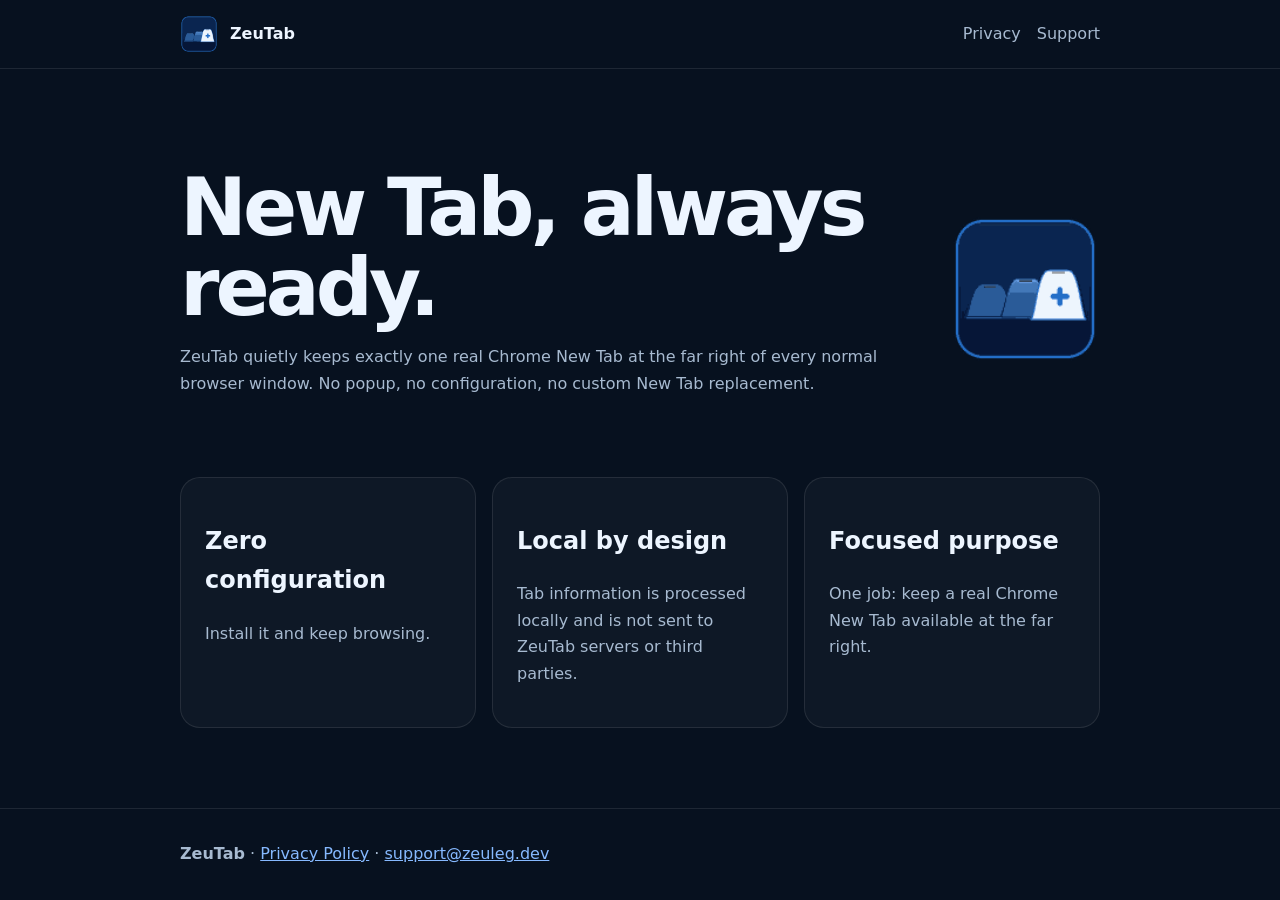
==== index.html @ 3dd9a34e "." ====
<!doctype html><html lang="en"><head><meta charset="utf-8"><meta name="viewport" content="width=device-width,initial-scale=1"><title>ZeuTab</title><meta name="description" content="ZeuTab keeps exactly one Chrome New Tab ready at the far right of every normal window."><link rel="icon" href="/assets/icon128.png"><link rel="stylesheet" href="/styles.css"></head><body><header><div class="wrap nav"><a class="brand" href="/"><img src="/assets/icon128.png" alt=""><span>ZeuTab</span></a><nav><a href="/privacy/">Privacy</a><a href="mailto:support@zeuleg.dev">Support</a></nav></div></header><main><section class="wrap hero"><div><h1>New Tab, always ready.</h1><p>ZeuTab quietly keeps exactly one real Chrome New Tab at the far right of every normal browser window. No popup, no configuration, no custom New Tab replacement.</p></div><img src="/assets/icon128.png" alt="ZeuTab icon"></section><section class="wrap grid"><div class="card"><h2>Zero configuration</h2><p>Install it and keep browsing.</p></div><div class="card"><h2>Local by design</h2><p>Tab information is processed locally and is not sent to ZeuTab servers or third parties.</p></div><div class="card"><h2>Focused purpose</h2><p>One job: keep a real Chrome New Tab available at the far right.</p></div></section></main><footer><div class="wrap"><strong>ZeuTab</strong> · <a href="/privacy/">Privacy Policy</a> · <a href="mailto:support@zeuleg.dev">support@zeuleg.dev</a></div></footer></body></html>
---- styles.css ----
body{margin:0;font-family:system-ui,-apple-system,Segoe UI,sans-serif;background:#07111f;color:#edf5ff;line-height:1.65}a{color:#86b9ff}.wrap{width:min(calc(100% - 2rem),920px);margin:auto}header,footer{border-color:#ffffff18;border-style:solid;border-width:0 0 1px}.nav{min-height:68px;display:flex;align-items:center;justify-content:space-between}.brand{display:flex;gap:.75rem;align-items:center;color:#edf5ff;text-decoration:none;font-weight:800}.brand img{width:38px;height:38px;border-radius:10px}nav a{margin-left:1rem;color:#a7bad0;text-decoration:none}.hero{padding:6rem 0 4rem;display:grid;grid-template-columns:1fr auto;gap:3rem;align-items:center}.hero h1,.policy h1{font-size:clamp(2.6rem,8vw,5rem);line-height:1;letter-spacing:-.05em;margin:.2rem 0 1rem}.hero p,.lede,.card p,footer{color:#a7bad0}.hero img{width:150px;height:150px;border-radius:30px}.grid{display:grid;grid-template-columns:repeat(3,1fr);gap:1rem;margin-bottom:5rem}.card,article{background:#ffffff08;border:1px solid #ffffff18;border-radius:20px;padding:1.5rem}.policy{padding:4rem 0}.policy article{margin-top:2rem}.pill{display:inline-block;padding:.4rem .75rem;border:1px solid #ffffff18;border-radius:999px;text-decoration:none;color:#edf5ff;margin-right:.5rem}footer{padding:2rem 0;border-width:1px 0 0}@media(max-width:760px){.hero{grid-template-columns:1fr}.grid{grid-template-columns:1fr}nav{display:none}}
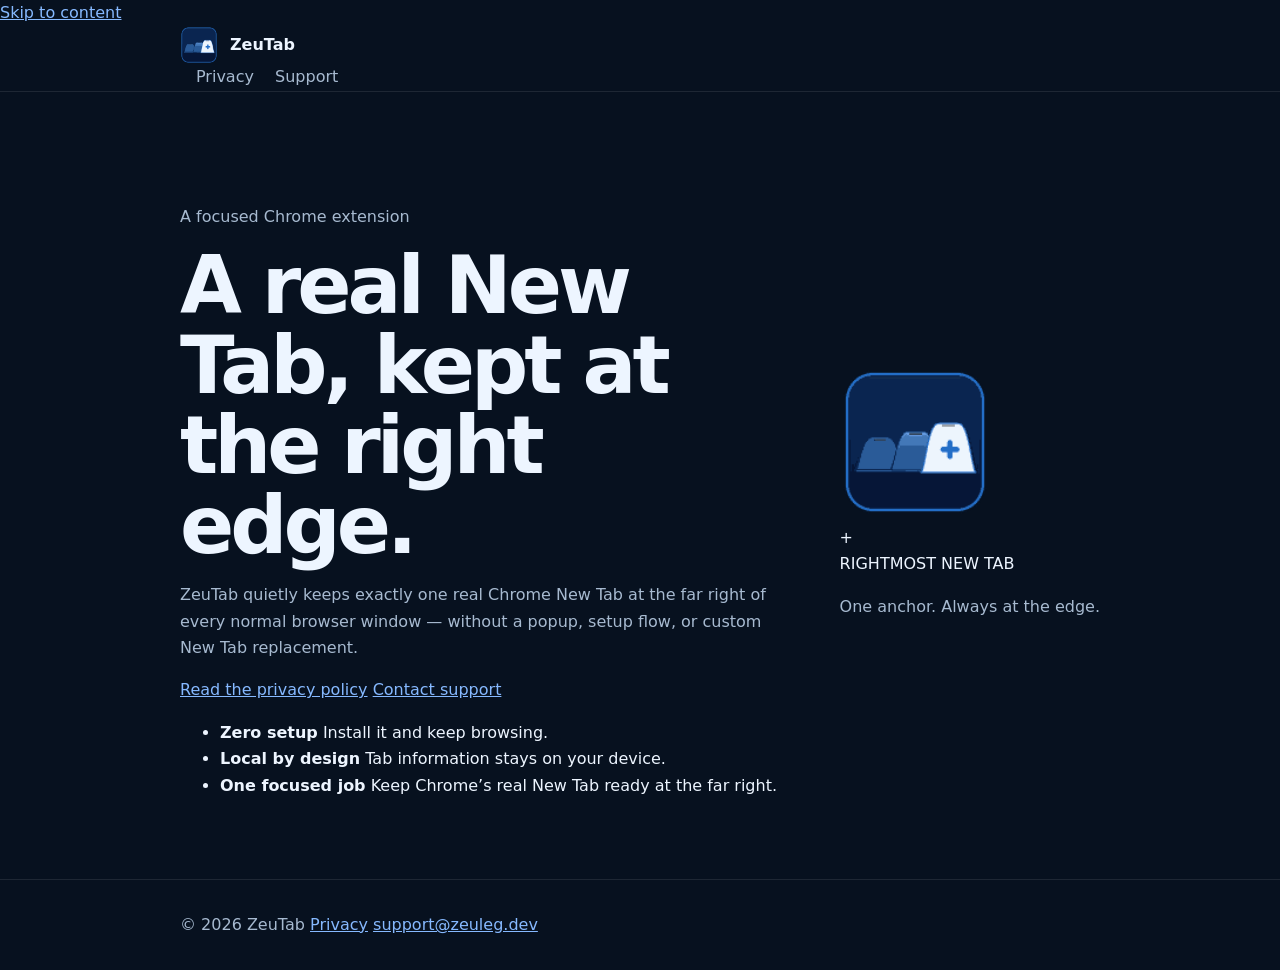
==== commit e76fbe0f: "Polish single-screen ZeuTab landing page" ====
--- a/index.html
+++ b/index.html
@@ -1 +1,90 @@
-<!doctype html><html lang="en"><head><meta charset="utf-8"><meta name="viewport" content="width=device-width,initial-scale=1"><title>ZeuTab</title><meta name="description" content="ZeuTab keeps exactly one Chrome New Tab ready at the far right of every normal window."><link rel="icon" href="/assets/icon128.png"><link rel="stylesheet" href="/styles.css"></head><body><header><div class="wrap nav"><a class="brand" href="/"><img src="/assets/icon128.png" alt=""><span>ZeuTab</span></a><nav><a href="/privacy/">Privacy</a><a href="mailto:support@zeuleg.dev">Support</a></nav></div></header><main><section class="wrap hero"><div><h1>New Tab, always ready.</h1><p>ZeuTab quietly keeps exactly one real Chrome New Tab at the far right of every normal browser window. No popup, no configuration, no custom New Tab replacement.</p></div><img src="/assets/icon128.png" alt="ZeuTab icon"></section><section class="wrap grid"><div class="card"><h2>Zero configuration</h2><p>Install it and keep browsing.</p></div><div class="card"><h2>Local by design</h2><p>Tab information is processed locally and is not sent to ZeuTab servers or third parties.</p></div><div class="card"><h2>Focused purpose</h2><p>One job: keep a real Chrome New Tab available at the far right.</p></div></section></main><footer><div class="wrap"><strong>ZeuTab</strong> · <a href="/privacy/">Privacy Policy</a> · <a href="mailto:support@zeuleg.dev">support@zeuleg.dev</a></div></footer></body></html>+<!doctype html>
+<html lang="en">
+  <head>
+    <meta charset="utf-8" />
+    <meta name="viewport" content="width=device-width, initial-scale=1" />
+    <title>ZeuTab — New Tab, kept right</title>
+    <meta
+      name="description"
+      content="ZeuTab keeps exactly one real Chrome New Tab ready at the far right of every normal browser window."
+    />
+    <link rel="icon" type="image/png" sizes="128x128" href="/assets/icon128.png" />
+    <link rel="stylesheet" href="/styles.css" />
+  </head>
+  <body class="home-page">
+    <a class="skip-link" href="#main">Skip to content</a>
+    <div class="page-shell">
+      <header class="site-header">
+        <div class="wrap header-inner">
+          <a class="brand" href="/" aria-label="ZeuTab home">
+            <img src="/assets/icon128.png" width="40" height="40" alt="" />
+            <span>ZeuTab</span>
+          </a>
+          <nav class="site-nav" aria-label="Primary navigation">
+            <a href="/privacy/">Privacy</a>
+            <a href="mailto:support@zeuleg.dev">Support</a>
+          </nav>
+        </div>
+      </header>
+
+      <main id="main" class="home-main">
+        <section class="wrap hero" aria-labelledby="hero-title">
+          <div class="hero-copy">
+            <p class="eyebrow">A focused Chrome extension</p>
+            <h1 id="hero-title">A real New Tab, kept at the right edge.</h1>
+            <p class="hero-lede">
+              ZeuTab quietly keeps exactly one real Chrome New Tab at the far right of every
+              normal browser window — without a popup, setup flow, or custom New Tab replacement.
+            </p>
+
+            <div class="hero-links" aria-label="Product links">
+              <a class="primary-link" href="/privacy/">Read the privacy policy</a>
+              <a class="text-link" href="mailto:support@zeuleg.dev">Contact support</a>
+            </div>
+
+            <ul class="product-points" aria-label="ZeuTab highlights">
+              <li>
+                <strong>Zero setup</strong>
+                <span>Install it and keep browsing.</span>
+              </li>
+              <li>
+                <strong>Local by design</strong>
+                <span>Tab information stays on your device.</span>
+              </li>
+              <li>
+                <strong>One focused job</strong>
+                <span>Keep Chrome’s real New Tab ready at the far right.</span>
+              </li>
+            </ul>
+          </div>
+
+          <div class="brand-visual" aria-label="ZeuTab rightmost New Tab illustration">
+            <div class="icon-frame">
+              <img class="hero-icon" src="/assets/icon128.png" width="176" height="176" alt="ZeuTab icon" />
+            </div>
+            <div class="tab-metaphor" aria-hidden="true">
+              <span class="tab-shape tab-shape-muted"></span>
+              <span class="tab-shape tab-shape-muted"></span>
+              <span class="tab-shape tab-shape-muted"></span>
+              <span class="tab-shape tab-shape-new"><span>+</span></span>
+            </div>
+            <div class="visual-copy">
+              <span class="visual-label">RIGHTMOST NEW TAB</span>
+              <p>One anchor. Always at the edge.</p>
+            </div>
+          </div>
+        </section>
+      </main>
+
+      <footer class="site-footer">
+        <div class="wrap footer-inner">
+          <span>© 2026 ZeuTab</span>
+          <span class="footer-links">
+            <a href="/privacy/">Privacy</a>
+            <a href="mailto:support@zeuleg.dev">support@zeuleg.dev</a>
+          </span>
+        </div>
+      </footer>
+    </div>
+  </body>
+</html>
